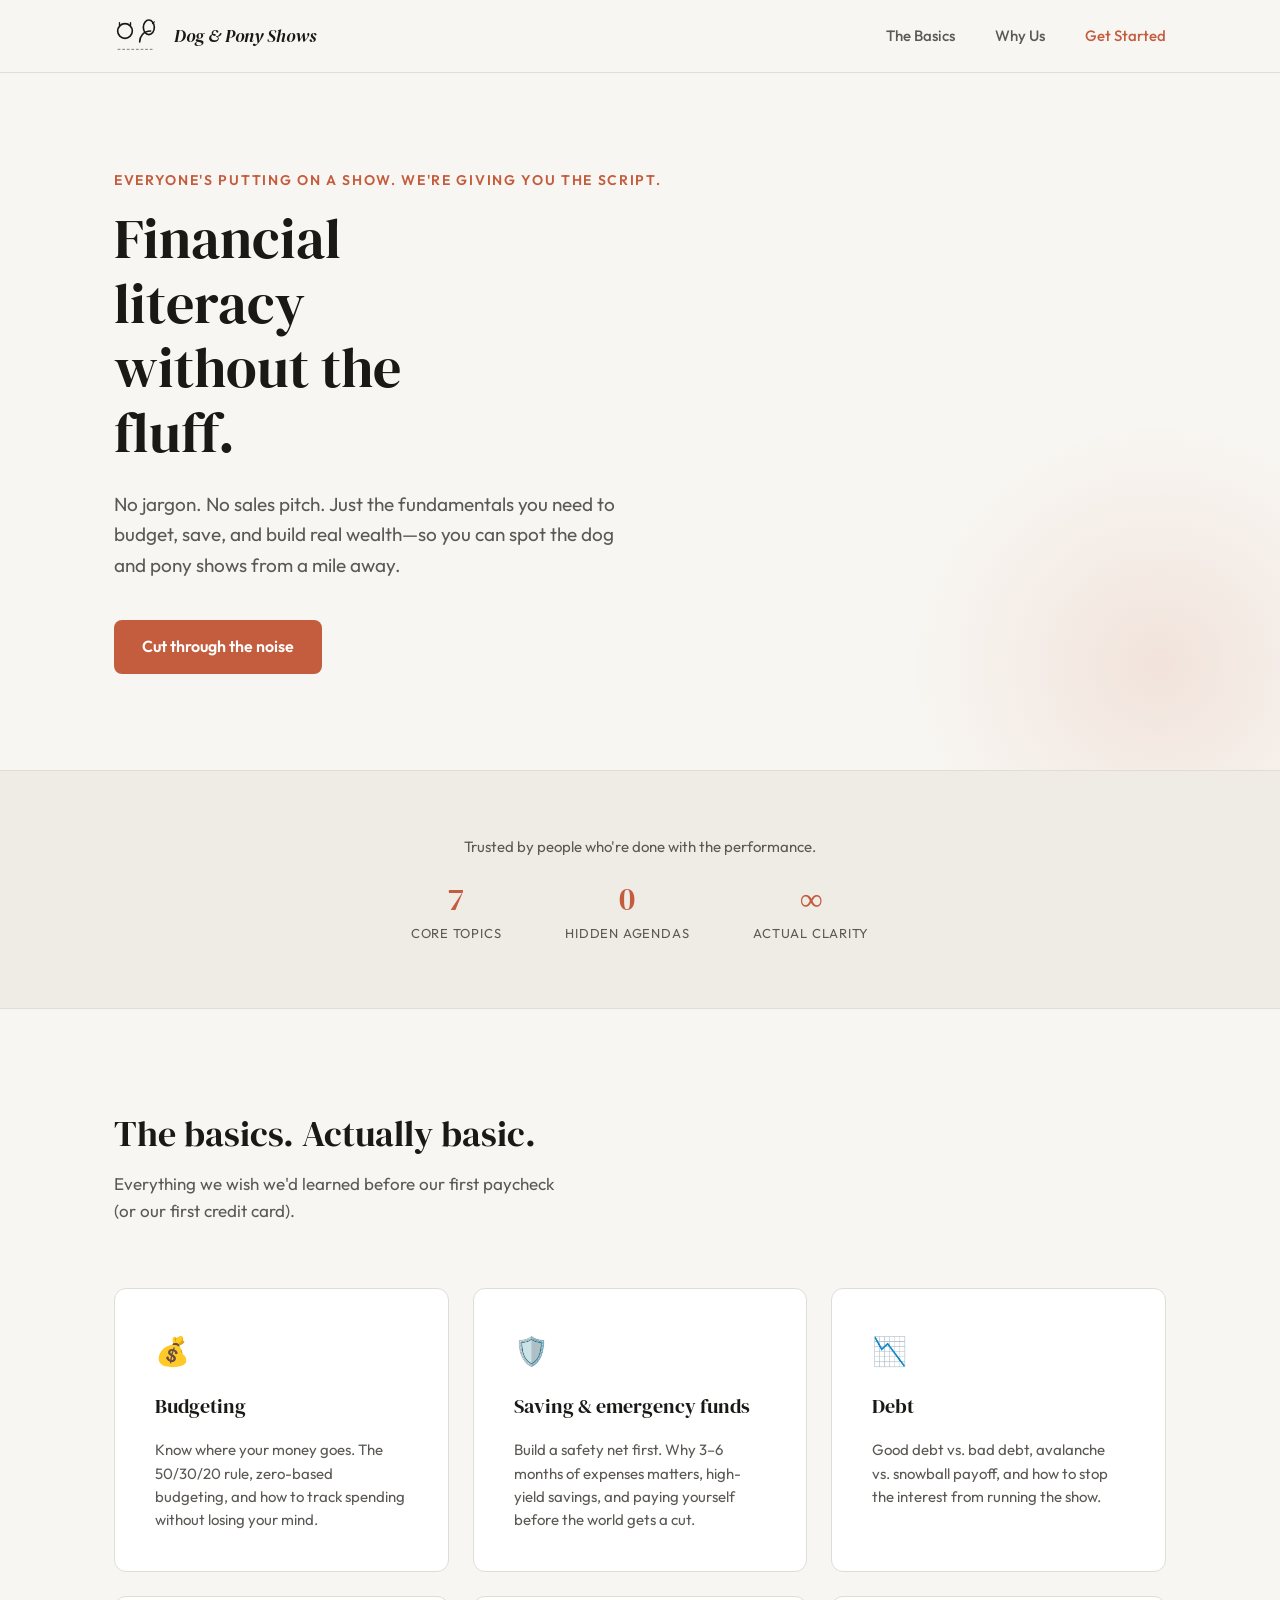
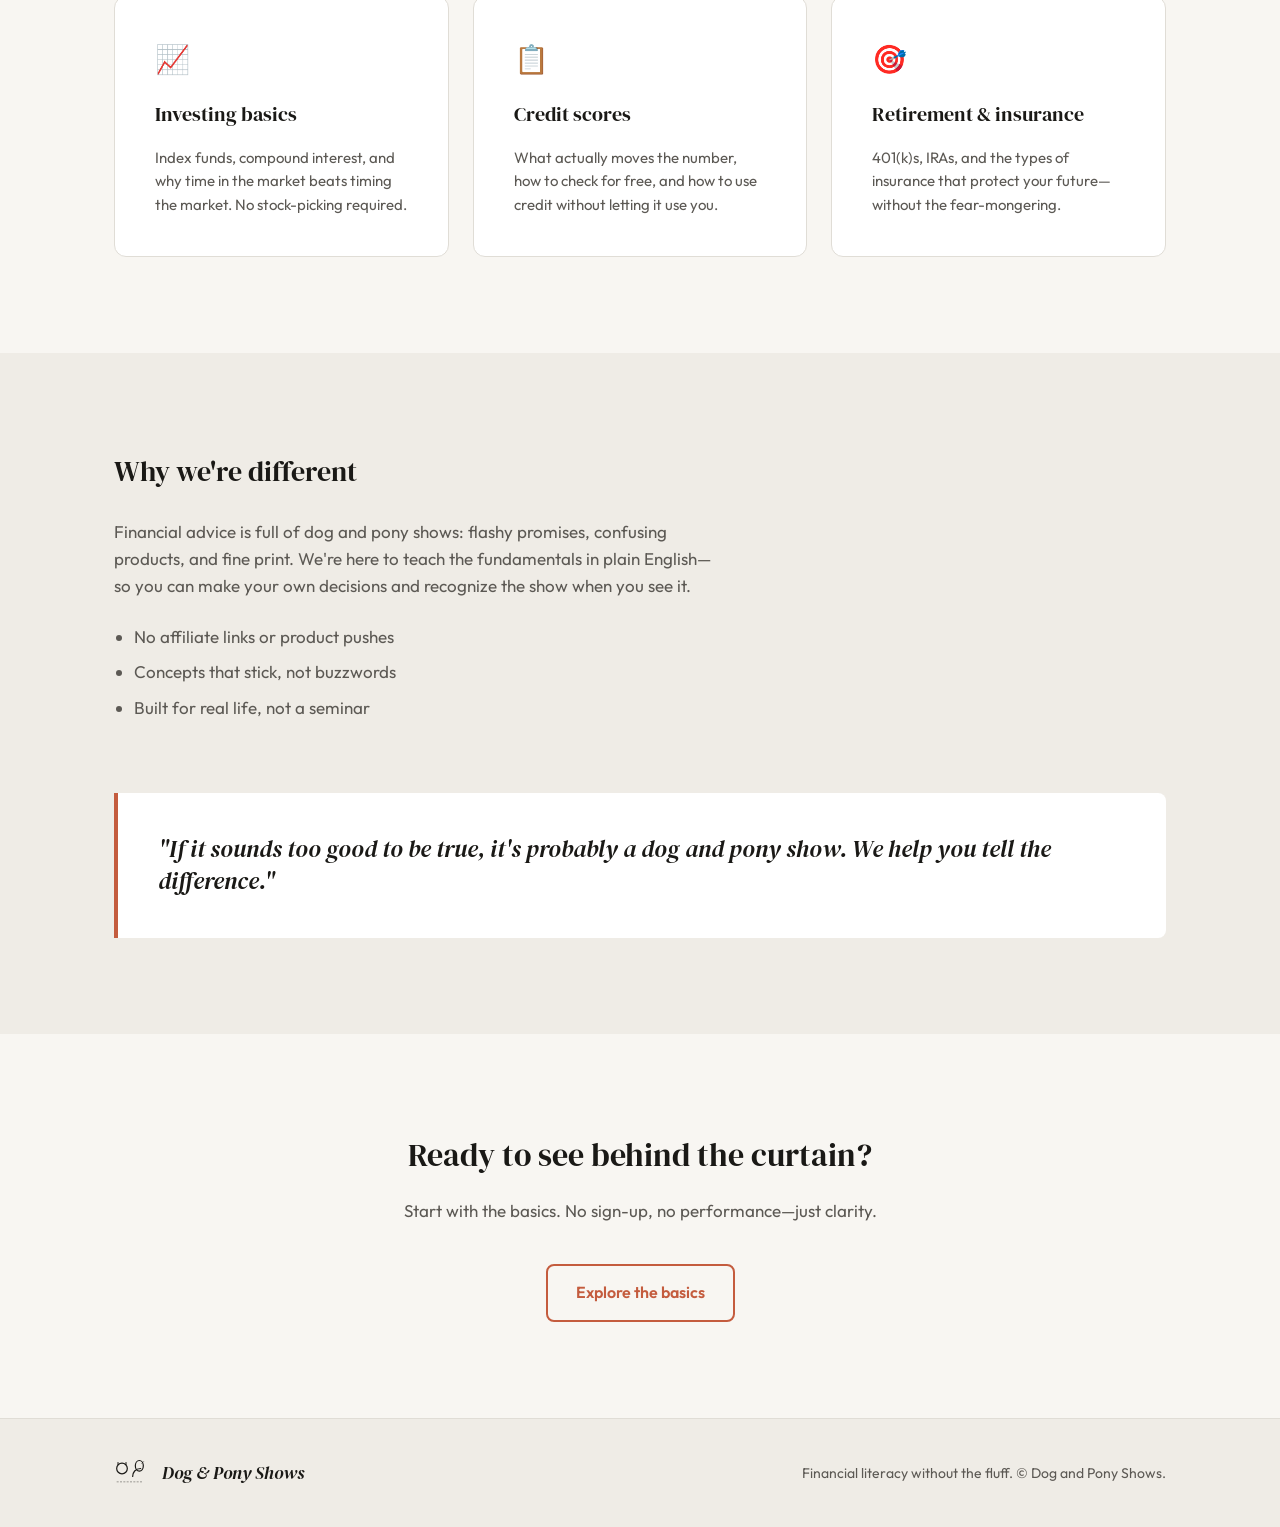
==== index.html @ fe3b2371 "Add initial HTML structure, favicon, and CSS styles for Dog & Pony Shows website" ====
<!DOCTYPE html>
<html lang="en">
<head>
  <meta charset="UTF-8">
  <meta name="viewport" content="width=device-width, initial-scale=1.0">
  <title>Dog & Pony Shows | Financial Literacy Without the Fluff</title>
  <meta name="description" content="Cut through the show. Master the basics of budgeting, saving, debt, and investing with straightforward financial literacy.">
  <link rel="icon" type="image/svg+xml" href="favicon.svg">
  <link rel="preconnect" href="https://fonts.googleapis.com">
  <link rel="preconnect" href="https://fonts.gstatic.com" crossorigin>
  <link href="https://fonts.googleapis.com/css2?family=DM+Serif+Display:ital@0;1&family=Outfit:wght@300;400;500;600;700&display=swap" rel="stylesheet">
  <link rel="stylesheet" href="styles.css">
</head>
<body>
  <header class="site-header">
    <div class="container header-inner">
      <a href="/" class="logo" aria-label="Dog and Pony Shows Home">
        <svg class="logo-mark" viewBox="0 0 48 40" fill="none" xmlns="http://www.w3.org/2000/svg" aria-hidden="true">
          <!-- Dog: rounded head, ears -->
          <circle cx="12" cy="14" r="8" stroke="currentColor" stroke-width="1.8"/>
          <path d="M6 8v-3M18 8v-3" stroke="currentColor" stroke-width="1.5" stroke-linecap="round"/>
          <!-- Pony: longer face, arched neck -->
          <path d="M28 26c0-6 4-12 12-12" stroke="currentColor" stroke-width="1.8" stroke-linecap="round"/>
          <ellipse cx="38" cy="10" rx="6" ry="8" stroke="currentColor" stroke-width="1.8"/>
          <path d="M42 6l2-2" stroke="currentColor" stroke-width="1.2" stroke-linecap="round"/>
          <!-- Stage line -->
          <path d="M4 34h40" stroke="currentColor" stroke-width="1" stroke-dasharray="3 2" opacity="0.6"/>
        </svg>
        <span class="logo-text">Dog & Pony Shows</span>
      </a>
      <nav class="nav">
        <a href="#basics">The Basics</a>
        <a href="#about">Why Us</a>
        <a href="#start" class="nav-cta">Get Started</a>
      </nav>
    </div>
  </header>

  <main>
    <section class="hero">
      <div class="container hero-inner">
        <p class="hero-tagline">Everyone's putting on a show. We're giving you the script.</p>
        <h1 class="hero-title">Financial literacy without the fluff.</h1>
        <p class="hero-desc">No jargon. No sales pitch. Just the fundamentals you need to budget, save, and build real wealth—so you can spot the dog and pony shows from a mile away.</p>
        <a href="#basics" class="btn btn-primary">Cut through the noise</a>
      </div>
      <div class="hero-accent" aria-hidden="true"></div>
    </section>

    <section class="social-proof">
      <div class="container">
        <p class="social-proof-text">Trusted by people who're done with the performance.</p>
        <div class="stat-row">
          <div class="stat"><span class="stat-num">7</span> <span class="stat-label">Core topics</span></div>
          <div class="stat"><span class="stat-num">0</span> <span class="stat-label">Hidden agendas</span></div>
          <div class="stat"><span class="stat-num">∞</span> <span class="stat-label">Actual clarity</span></div>
        </div>
      </div>
    </section>

    <section id="basics" class="basics">
      <div class="container">
        <h2 class="section-title">The basics. Actually basic.</h2>
        <p class="section-subtitle">Everything we wish we'd learned before our first paycheck (or our first credit card).</p>

        <div class="cards">
          <article class="card">
            <div class="card-icon" aria-hidden="true">💰</div>
            <h3>Budgeting</h3>
            <p>Know where your money goes. The 50/30/20 rule, zero-based budgeting, and how to track spending without losing your mind.</p>
          </article>
          <article class="card">
            <div class="card-icon" aria-hidden="true">🛡️</div>
            <h3>Saving & emergency funds</h3>
            <p>Build a safety net first. Why 3–6 months of expenses matters, high-yield savings, and paying yourself before the world gets a cut.</p>
          </article>
          <article class="card">
            <div class="card-icon" aria-hidden="true">📉</div>
            <h3>Debt</h3>
            <p>Good debt vs. bad debt, avalanche vs. snowball payoff, and how to stop the interest from running the show.</p>
          </article>
          <article class="card">
            <div class="card-icon" aria-hidden="true">📈</div>
            <h3>Investing basics</h3>
            <p>Index funds, compound interest, and why time in the market beats timing the market. No stock-picking required.</p>
          </article>
          <article class="card">
            <div class="card-icon" aria-hidden="true">📋</div>
            <h3>Credit scores</h3>
            <p>What actually moves the number, how to check for free, and how to use credit without letting it use you.</p>
          </article>
          <article class="card">
            <div class="card-icon" aria-hidden="true">🎯</div>
            <h3>Retirement & insurance</h3>
            <p>401(k)s, IRAs, and the types of insurance that protect your future—without the fear-mongering.</p>
          </article>
        </div>
      </div>
    </section>

    <section id="about" class="about">
      <div class="container about-inner">
        <div class="about-content">
          <h2>Why we're different</h2>
          <p>Financial advice is full of dog and pony shows: flashy promises, confusing products, and fine print. We're here to teach the fundamentals in plain English—so you can make your own decisions and recognize the show when you see it.</p>
          <ul class="about-list">
            <li>No affiliate links or product pushes</li>
            <li>Concepts that stick, not buzzwords</li>
            <li>Built for real life, not a seminar</li>
          </ul>
        </div>
        <blockquote class="pullquote">
          "If it sounds too good to be true, it's probably a dog and pony show. We help you tell the difference."
        </blockquote>
      </div>
    </section>

    <section id="start" class="cta">
      <div class="container cta-inner">
        <h2>Ready to see behind the curtain?</h2>
        <p>Start with the basics. No sign-up, no performance—just clarity.</p>
        <a href="#basics" class="btn btn-secondary">Explore the basics</a>
      </div>
    </section>
  </main>

  <footer class="site-footer">
    <div class="container footer-inner">
      <a href="/" class="logo logo-footer">
        <svg class="logo-mark" viewBox="0 0 48 40" fill="none" xmlns="http://www.w3.org/2000/svg" aria-hidden="true">
          <circle cx="12" cy="14" r="8" stroke="currentColor" stroke-width="1.8"/>
          <path d="M6 8v-3M18 8v-3" stroke="currentColor" stroke-width="1.5" stroke-linecap="round"/>
          <path d="M28 26c0-6 4-12 12-12" stroke="currentColor" stroke-width="1.8" stroke-linecap="round"/>
          <ellipse cx="38" cy="10" rx="6" ry="8" stroke="currentColor" stroke-width="1.8"/>
          <path d="M42 6l2-2" stroke="currentColor" stroke-width="1.2" stroke-linecap="round"/>
          <path d="M4 34h40" stroke="currentColor" stroke-width="1" stroke-dasharray="3 2" opacity="0.6"/>
        </svg>
        <span class="logo-text">Dog & Pony Shows</span>
      </a>
      <p class="footer-tagline">Financial literacy without the fluff. &copy; Dog and Pony Shows.</p>
    </div>
  </footer>
</body>
</html>
---- styles.css ----
/* ============================================
   Dog & Pony Shows — Financial Literacy
   Professional, distinctive, no fluff
   ============================================ */

:root {
  --color-bg: #f8f6f2;
  --color-bg-alt: #efece6;
  --color-text: #1a1916;
  --color-text-muted: #5c5954;
  --color-accent: #c45c3e;
  --color-accent-hover: #a84a2f;
  --color-accent-soft: rgba(196, 92, 62, 0.12);
  --color-border: #e0ddd6;
  --font-display: 'DM Serif Display', Georgia, serif;
  --font-body: 'Outfit', -apple-system, BlinkMacSystemFont, sans-serif;
  --space-xs: 0.5rem;
  --space-sm: 1rem;
  --space-md: 1.5rem;
  --space-lg: 2.5rem;
  --space-xl: 4rem;
  --space-2xl: 6rem;
  --radius: 8px;
  --radius-lg: 12px;
  --shadow: 0 4px 20px rgba(26, 25, 22, 0.06);
  --shadow-hover: 0 8px 32px rgba(26, 25, 22, 0.1);
}

*,
*::before,
*::after {
  box-sizing: border-box;
}

html {
  scroll-behavior: smooth;
}

body {
  margin: 0;
  font-family: var(--font-body);
  font-size: 1.0625rem;
  line-height: 1.6;
  color: var(--color-text);
  background-color: var(--color-bg);
}

.container {
  width: 100%;
  max-width: 1100px;
  margin: 0 auto;
  padding: 0 var(--space-md);
}

/* ----- Header ----- */
.site-header {
  position: sticky;
  top: 0;
  z-index: 100;
  background: rgba(248, 246, 242, 0.92);
  backdrop-filter: blur(10px);
  border-bottom: 1px solid var(--color-border);
}

.header-inner {
  display: flex;
  align-items: center;
  justify-content: space-between;
  height: 72px;
}

.logo {
  display: inline-flex;
  align-items: center;
  gap: var(--space-sm);
  text-decoration: none;
  color: var(--color-text);
  font-weight: 600;
  font-size: 1.125rem;
  transition: color 0.2s;
}

.logo:hover {
  color: var(--color-accent);
}

.logo-mark {
  width: 44px;
  height: 37px;
  flex-shrink: 0;
}

.logo-text {
  font-family: var(--font-display);
  font-weight: 400;
  font-style: italic;
}

.nav {
  display: flex;
  align-items: center;
  gap: var(--space-lg);
}

.nav a {
  color: var(--color-text-muted);
  text-decoration: none;
  font-weight: 500;
  font-size: 0.9375rem;
  transition: color 0.2s;
}

.nav a:hover {
  color: var(--color-text);
}

.nav-cta {
  color: var(--color-accent) !important;
}

.nav-cta:hover {
  color: var(--color-accent-hover) !important;
}

/* ----- Hero ----- */
.hero {
  position: relative;
  padding: var(--space-2xl) 0;
  overflow: hidden;
}

.hero-inner {
  position: relative;
  z-index: 1;
}

.hero-tagline {
  font-size: 0.875rem;
  font-weight: 600;
  text-transform: uppercase;
  letter-spacing: 0.12em;
  color: var(--color-accent);
  margin: 0 0 var(--space-sm);
}

.hero-title {
  font-family: var(--font-display);
  font-size: clamp(2.25rem, 5vw, 3.5rem);
  font-weight: 400;
  line-height: 1.15;
  margin: 0 0 var(--space-md);
  max-width: 14ch;
}

.hero-desc {
  font-size: 1.1875rem;
  color: var(--color-text-muted);
  max-width: 42ch;
  margin: 0 0 var(--space-lg);
}

.btn {
  display: inline-block;
  padding: 0.875rem 1.75rem;
  font-family: var(--font-body);
  font-size: 1rem;
  font-weight: 600;
  text-decoration: none;
  border-radius: var(--radius);
  transition: background 0.2s, color 0.2s, transform 0.15s;
}

.btn-primary {
  background: var(--color-accent);
  color: #fff;
  border: none;
}

.btn-primary:hover {
  background: var(--color-accent-hover);
  transform: translateY(-1px);
}

.btn-secondary {
  background: transparent;
  color: var(--color-accent);
  border: 2px solid var(--color-accent);
}

.btn-secondary:hover {
  background: var(--color-accent-soft);
  transform: translateY(-1px);
}

.hero-accent {
  position: absolute;
  bottom: -20%;
  right: -10%;
  width: 55%;
  max-width: 500px;
  height: 70%;
  background: radial-gradient(ellipse at center, var(--color-accent-soft) 0%, transparent 70%);
  pointer-events: none;
}

/* ----- Social proof ----- */
.social-proof {
  padding: var(--space-xl) 0;
  background: var(--color-bg-alt);
  border-top: 1px solid var(--color-border);
  border-bottom: 1px solid var(--color-border);
}

.social-proof-text {
  text-align: center;
  font-size: 0.9375rem;
  color: var(--color-text-muted);
  margin: 0 0 var(--space-md);
}

.stat-row {
  display: flex;
  justify-content: center;
  gap: var(--space-xl);
  flex-wrap: wrap;
}

.stat {
  display: flex;
  flex-direction: column;
  align-items: center;
  gap: var(--space-xs);
}

.stat-num {
  font-family: var(--font-display);
  font-size: 2rem;
  font-weight: 400;
  color: var(--color-accent);
  line-height: 1;
}

.stat-label {
  font-size: 0.8125rem;
  color: var(--color-text-muted);
  text-transform: uppercase;
  letter-spacing: 0.06em;
}

/* ----- Basics (cards) ----- */
.basics {
  padding: var(--space-2xl) 0;
}

.section-title {
  font-family: var(--font-display);
  font-size: clamp(1.75rem, 3vw, 2.25rem);
  font-weight: 400;
  margin: 0 0 var(--space-xs);
}

.section-subtitle {
  color: var(--color-text-muted);
  margin: 0 0 var(--space-xl);
  max-width: 40ch;
}

.cards {
  display: grid;
  grid-template-columns: repeat(auto-fill, minmax(320px, 1fr));
  gap: var(--space-md);
}

.card {
  background: #fff;
  border: 1px solid var(--color-border);
  border-radius: var(--radius-lg);
  padding: var(--space-lg);
  transition: box-shadow 0.2s, border-color 0.2s;
}

.card:hover {
  box-shadow: var(--shadow-hover);
  border-color: var(--color-accent);
}

.card-icon {
  font-size: 1.75rem;
  margin-bottom: var(--space-sm);
}

.card h3 {
  font-family: var(--font-display);
  font-size: 1.25rem;
  font-weight: 400;
  margin: 0 0 var(--space-sm);
}

.card p {
  margin: 0;
  font-size: 0.9375rem;
  color: var(--color-text-muted);
  line-height: 1.55;
}

/* ----- About ----- */
.about {
  padding: var(--space-2xl) 0;
  background: var(--color-bg-alt);
}

.about-inner {
  display: grid;
  gap: var(--space-xl);
}

.about-content h2 {
  font-family: var(--font-display);
  font-size: 1.75rem;
  font-weight: 400;
  margin: 0 0 var(--space-md);
}

.about-content p {
  margin: 0 0 var(--space-md);
  color: var(--color-text-muted);
  max-width: 55ch;
}

.about-list {
  margin: 0;
  padding-left: 1.25rem;
  color: var(--color-text-muted);
}

.about-list li {
  margin-bottom: var(--space-xs);
}

.pullquote {
  font-family: var(--font-display);
  font-size: 1.5rem;
  font-style: italic;
  line-height: 1.35;
  margin: 0;
  padding: var(--space-lg);
  border-left: 4px solid var(--color-accent);
  background: #fff;
  border-radius: 0 var(--radius) var(--radius) 0;
  color: var(--color-text);
}

/* ----- CTA ----- */
.cta {
  padding: var(--space-2xl) 0;
  text-align: center;
}

.cta h2 {
  font-family: var(--font-display);
  font-size: clamp(1.5rem, 3vw, 2rem);
  font-weight: 400;
  margin: 0 0 var(--space-sm);
}

.cta p {
  color: var(--color-text-muted);
  margin: 0 0 var(--space-lg);
}

/* ----- Footer ----- */
.site-footer {
  padding: var(--space-lg) 0;
  border-top: 1px solid var(--color-border);
  background: var(--color-bg-alt);
}

.footer-inner {
  display: flex;
  flex-wrap: wrap;
  align-items: center;
  justify-content: space-between;
  gap: var(--space-md);
}

.logo-footer .logo-mark {
  width: 32px;
  height: 27px;
}

.footer-tagline {
  font-size: 0.875rem;
  color: var(--color-text-muted);
  margin: 0;
}

/* ----- Responsive ----- */
@media (max-width: 768px) {
  .nav {
    gap: var(--space-md);
  }

  .nav a:not(.nav-cta) {
    display: none;
  }

  .hero {
    padding: var(--space-xl) 0;
  }

  .stat-row {
    gap: var(--space-lg);
  }

  .about-inner {
    grid-template-columns: 1fr;
  }

  .pullquote {
    font-size: 1.25rem;
  }

  .footer-inner {
    flex-direction: column;
    text-align: center;
  }
}
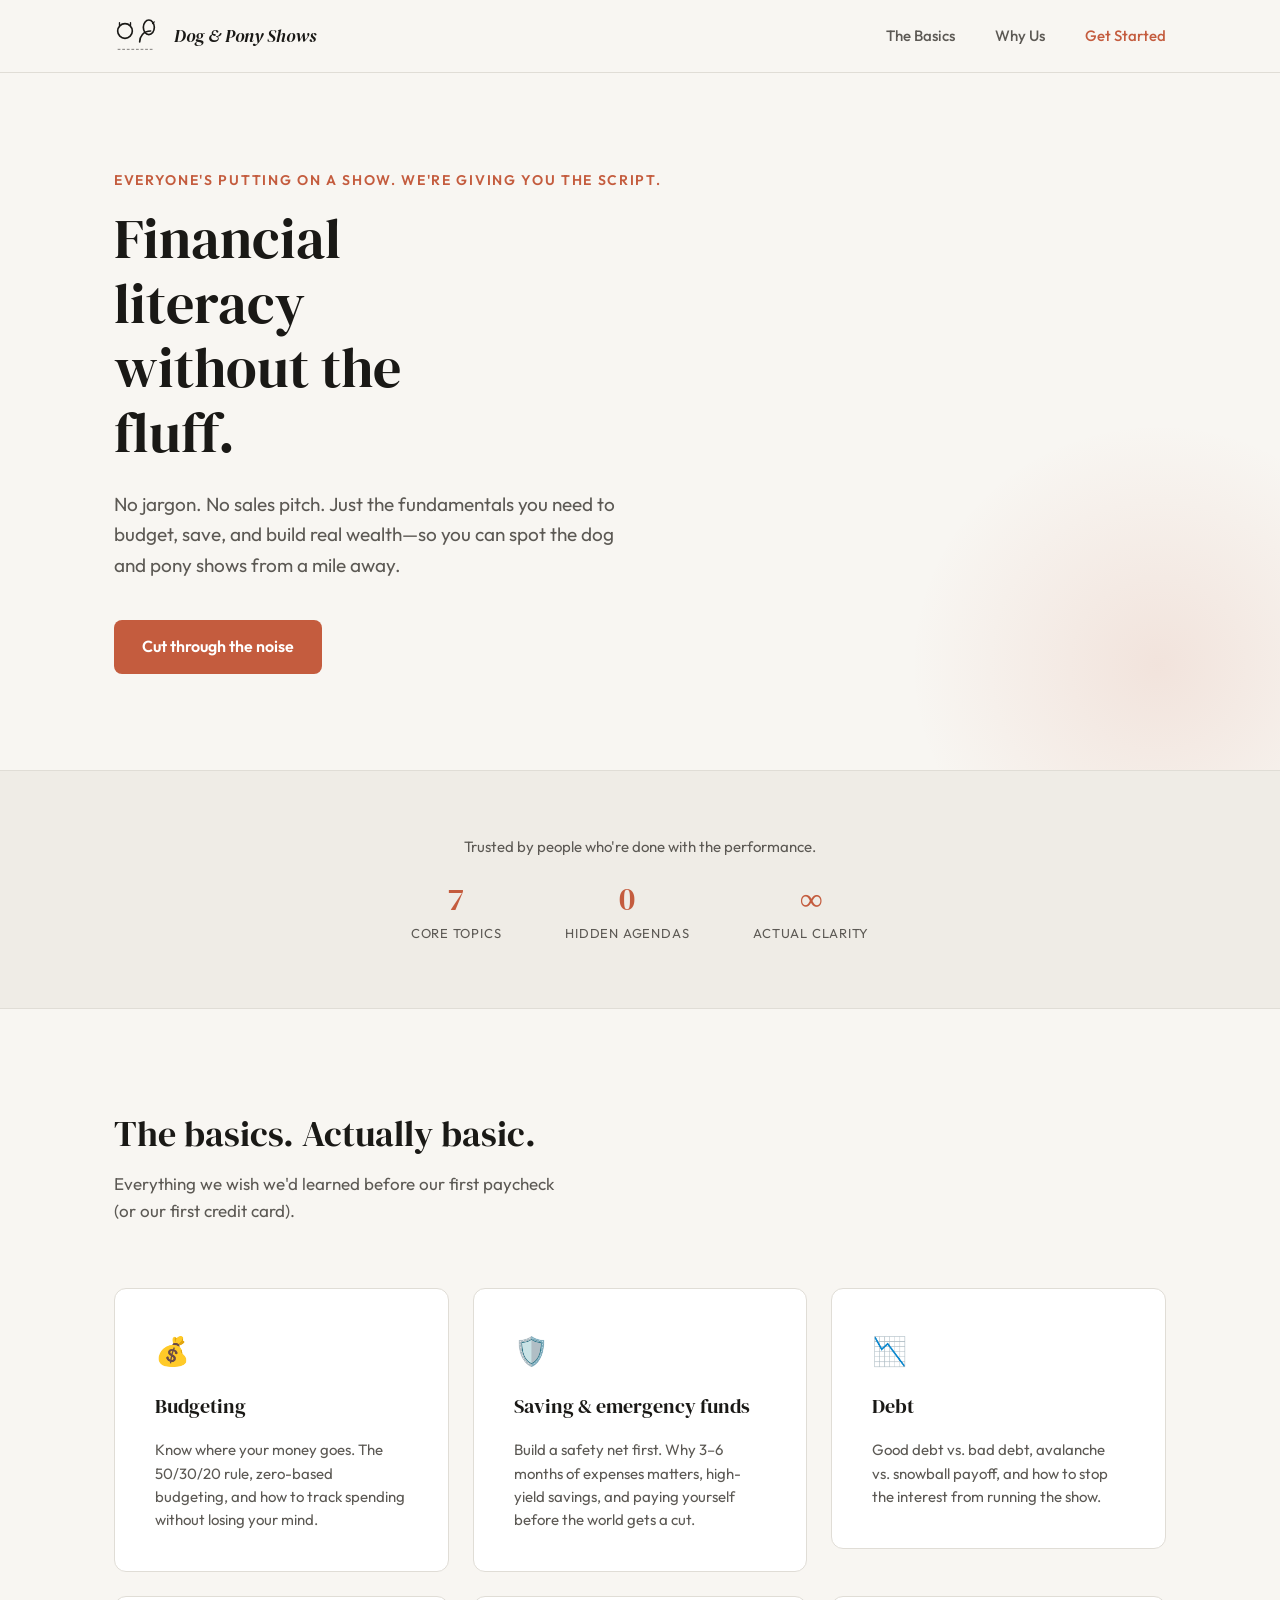
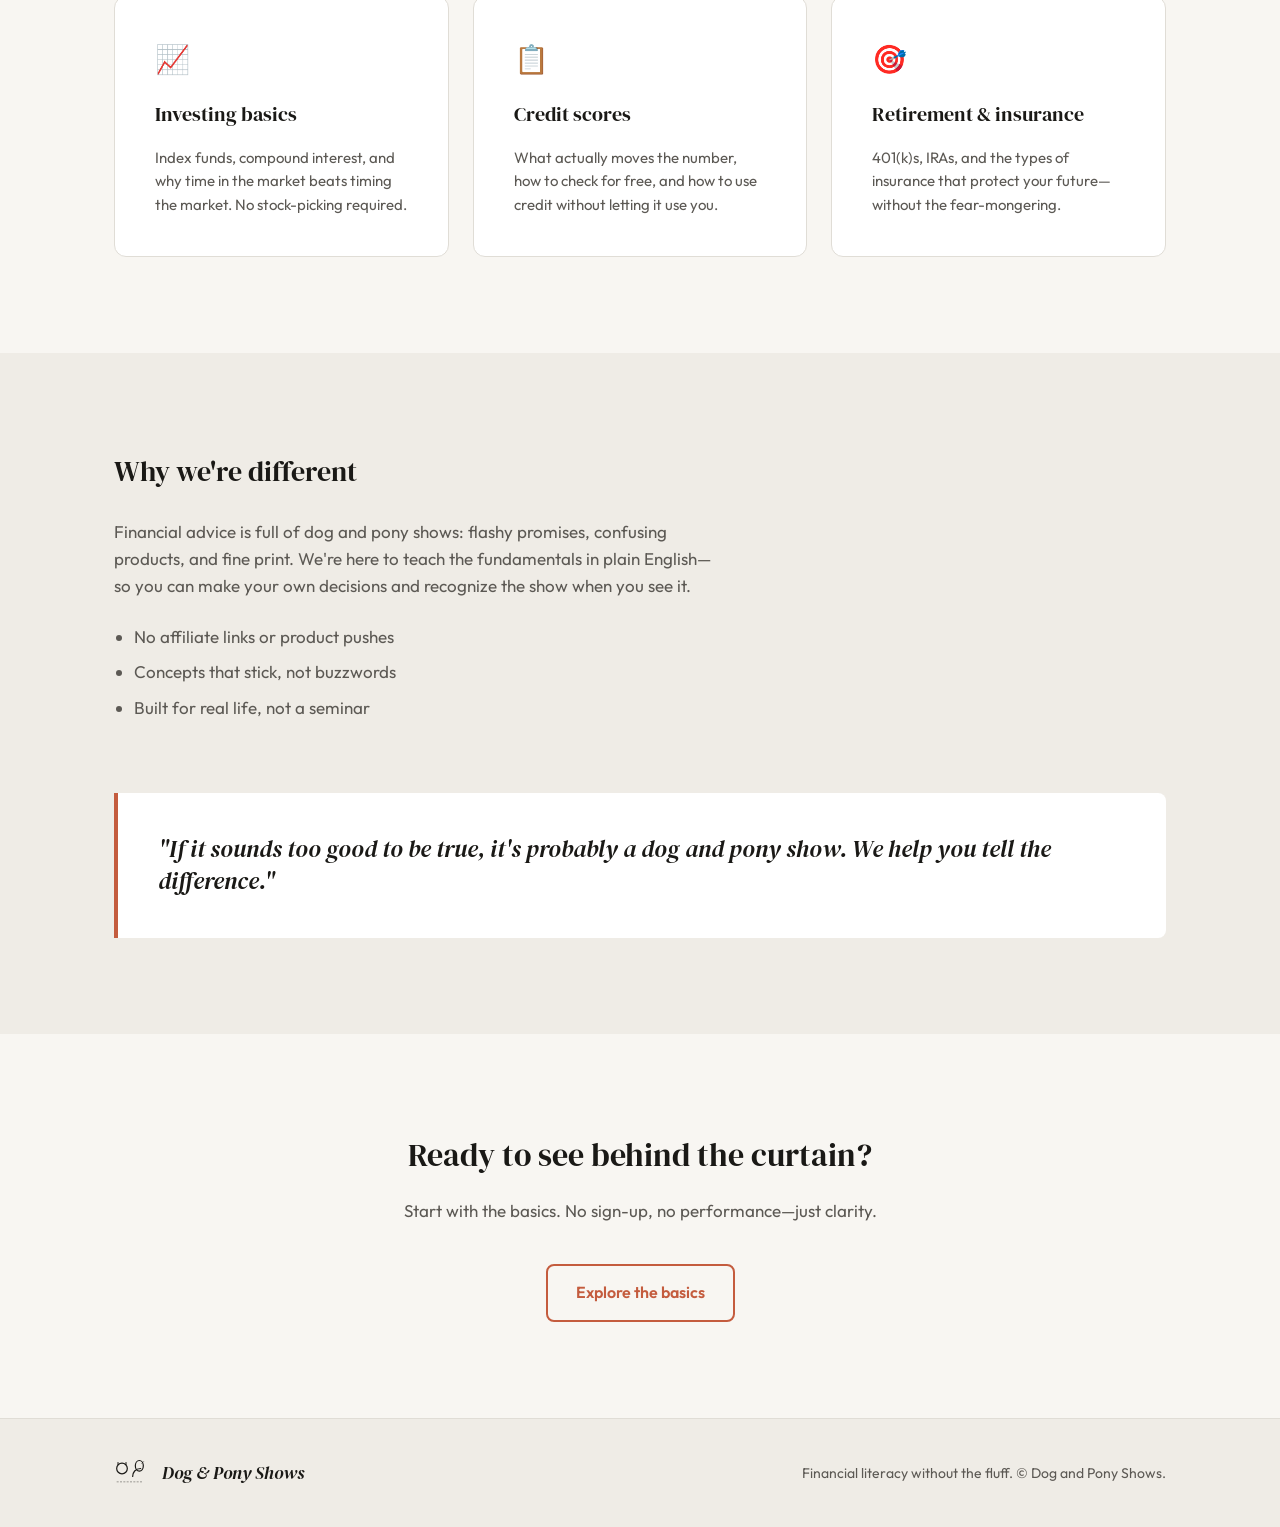
==== commit 1b129f69: "eee" ====
--- a/index.html
+++ b/index.html
@@ -14,7 +14,7 @@
 <body>
   <header class="site-header">
     <div class="container header-inner">
-      <a href="/" class="logo" aria-label="Dog and Pony Shows Home">
+      <a href="index.html" class="logo" aria-label="Dog and Pony Shows Home">
         <svg class="logo-mark" viewBox="0 0 48 40" fill="none" xmlns="http://www.w3.org/2000/svg" aria-hidden="true">
           <!-- Dog: rounded head, ears -->
           <circle cx="12" cy="14" r="8" stroke="currentColor" stroke-width="1.8"/>
@@ -29,9 +29,9 @@
         <span class="logo-text">Dog & Pony Shows</span>
       </a>
       <nav class="nav">
-        <a href="#basics">The Basics</a>
-        <a href="#about">Why Us</a>
-        <a href="#start" class="nav-cta">Get Started</a>
+        <a href="index.html#basics">The Basics</a>
+        <a href="index.html#about">Why Us</a>
+        <a href="index.html#start" class="nav-cta">Get Started</a>
       </nav>
     </div>
   </header>
@@ -64,36 +64,48 @@
         <p class="section-subtitle">Everything we wish we'd learned before our first paycheck (or our first credit card).</p>
 
         <div class="cards">
-          <article class="card">
-            <div class="card-icon" aria-hidden="true">💰</div>
-            <h3>Budgeting</h3>
-            <p>Know where your money goes. The 50/30/20 rule, zero-based budgeting, and how to track spending without losing your mind.</p>
-          </article>
-          <article class="card">
-            <div class="card-icon" aria-hidden="true">🛡️</div>
-            <h3>Saving & emergency funds</h3>
-            <p>Build a safety net first. Why 3–6 months of expenses matters, high-yield savings, and paying yourself before the world gets a cut.</p>
-          </article>
-          <article class="card">
-            <div class="card-icon" aria-hidden="true">📉</div>
-            <h3>Debt</h3>
-            <p>Good debt vs. bad debt, avalanche vs. snowball payoff, and how to stop the interest from running the show.</p>
-          </article>
-          <article class="card">
-            <div class="card-icon" aria-hidden="true">📈</div>
-            <h3>Investing basics</h3>
-            <p>Index funds, compound interest, and why time in the market beats timing the market. No stock-picking required.</p>
-          </article>
-          <article class="card">
-            <div class="card-icon" aria-hidden="true">📋</div>
-            <h3>Credit scores</h3>
-            <p>What actually moves the number, how to check for free, and how to use credit without letting it use you.</p>
-          </article>
-          <article class="card">
-            <div class="card-icon" aria-hidden="true">🎯</div>
-            <h3>Retirement & insurance</h3>
-            <p>401(k)s, IRAs, and the types of insurance that protect your future—without the fear-mongering.</p>
-          </article>
+          <a href="budgeting.html" class="card-link">
+            <article class="card">
+              <div class="card-icon" aria-hidden="true">💰</div>
+              <h3>Budgeting</h3>
+              <p>Know where your money goes. The 50/30/20 rule, zero-based budgeting, and how to track spending without losing your mind.</p>
+            </article>
+          </a>
+          <a href="saving.html" class="card-link">
+            <article class="card">
+              <div class="card-icon" aria-hidden="true">🛡️</div>
+              <h3>Saving & emergency funds</h3>
+              <p>Build a safety net first. Why 3–6 months of expenses matters, high-yield savings, and paying yourself before the world gets a cut.</p>
+            </article>
+          </a>
+          <a href="debt.html" class="card-link">
+            <article class="card">
+              <div class="card-icon" aria-hidden="true">📉</div>
+              <h3>Debt</h3>
+              <p>Good debt vs. bad debt, avalanche vs. snowball payoff, and how to stop the interest from running the show.</p>
+            </article>
+          </a>
+          <a href="investing.html" class="card-link">
+            <article class="card">
+              <div class="card-icon" aria-hidden="true">📈</div>
+              <h3>Investing basics</h3>
+              <p>Index funds, compound interest, and why time in the market beats timing the market. No stock-picking required.</p>
+            </article>
+          </a>
+          <a href="credit-cards.html" class="card-link">
+            <article class="card">
+              <div class="card-icon" aria-hidden="true">📋</div>
+              <h3>Credit scores</h3>
+              <p>What actually moves the number, how to check for free, and how to use credit without letting it use you.</p>
+            </article>
+          </a>
+          <a href="retirement-insurance.html" class="card-link">
+            <article class="card">
+              <div class="card-icon" aria-hidden="true">🎯</div>
+              <h3>Retirement & insurance</h3>
+              <p>401(k)s, IRAs, and the types of insurance that protect your future—without the fear-mongering.</p>
+            </article>
+          </a>
         </div>
       </div>
     </section>
@@ -126,7 +138,7 @@
 
   <footer class="site-footer">
     <div class="container footer-inner">
-      <a href="/" class="logo logo-footer">
+      <a href="index.html" class="logo logo-footer">
         <svg class="logo-mark" viewBox="0 0 48 40" fill="none" xmlns="http://www.w3.org/2000/svg" aria-hidden="true">
           <circle cx="12" cy="14" r="8" stroke="currentColor" stroke-width="1.8"/>
           <path d="M6 8v-3M18 8v-3" stroke="currentColor" stroke-width="1.5" stroke-linecap="round"/>
--- a/styles.css
+++ b/styles.css
@@ -279,6 +279,18 @@
   transition: box-shadow 0.2s, border-color 0.2s;
 }
 
+.card-link {
+  text-decoration: none;
+  color: inherit;
+  display: block;
+  height: 100%;
+}
+
+.card-link:hover .card {
+  box-shadow: var(--shadow-hover);
+  border-color: var(--color-accent);
+}
+
 .card:hover {
   box-shadow: var(--shadow-hover);
   border-color: var(--color-accent);
@@ -394,6 +406,120 @@
   margin: 0;
 }
 
+/* ----- Article / topic pages ----- */
+.page-hero {
+  padding: var(--space-xl) 0 var(--space-lg);
+  border-bottom: 1px solid var(--color-border);
+}
+
+.page-hero .container {
+  max-width: 720px;
+}
+
+.breadcrumb {
+  font-size: 0.875rem;
+  margin-bottom: var(--space-sm);
+}
+
+.breadcrumb a {
+  color: var(--color-text-muted);
+  text-decoration: none;
+}
+
+.breadcrumb a:hover {
+  color: var(--color-accent);
+}
+
+.breadcrumb span {
+  color: var(--color-text-muted);
+  margin: 0 0.35rem;
+}
+
+.page-title {
+  font-family: var(--font-display);
+  font-size: clamp(2rem, 4vw, 2.75rem);
+  font-weight: 400;
+  margin: 0 0 var(--space-sm);
+  line-height: 1.2;
+}
+
+.page-intro {
+  font-size: 1.125rem;
+  color: var(--color-text-muted);
+  margin: 0;
+  line-height: 1.6;
+}
+
+.article-body {
+  padding: var(--space-xl) 0;
+  max-width: 720px;
+  margin: 0 auto;
+}
+
+.article-body h2 {
+  font-family: var(--font-display);
+  font-size: 1.5rem;
+  font-weight: 400;
+  margin: var(--space-lg) 0 var(--space-sm);
+}
+
+.article-body h2:first-child {
+  margin-top: 0;
+}
+
+.article-body h3 {
+  font-size: 1.125rem;
+  font-weight: 600;
+  margin: var(--space-md) 0 var(--space-xs);
+}
+
+.article-body p {
+  margin: 0 0 var(--space-md);
+  color: var(--color-text);
+}
+
+.article-body ul,
+.article-body ol {
+  margin: 0 0 var(--space-md);
+  padding-left: 1.5rem;
+}
+
+.article-body li {
+  margin-bottom: var(--space-xs);
+}
+
+.article-body strong {
+  font-weight: 600;
+}
+
+.back-link {
+  display: inline-flex;
+  align-items: center;
+  gap: 0.35rem;
+  color: var(--color-accent);
+  font-weight: 500;
+  text-decoration: none;
+  font-size: 0.9375rem;
+  margin-bottom: var(--space-lg);
+}
+
+.back-link:hover {
+  color: var(--color-accent-hover);
+}
+
+.article-body .tip {
+  background: var(--color-accent-soft);
+  border-left: 4px solid var(--color-accent);
+  padding: var(--space-md);
+  border-radius: 0 var(--radius) var(--radius) 0;
+  margin: var(--space-md) 0;
+}
+
+.article-body .tip strong {
+  display: block;
+  margin-bottom: 0.25rem;
+}
+
 /* ----- Responsive ----- */
 @media (max-width: 768px) {
   .nav {
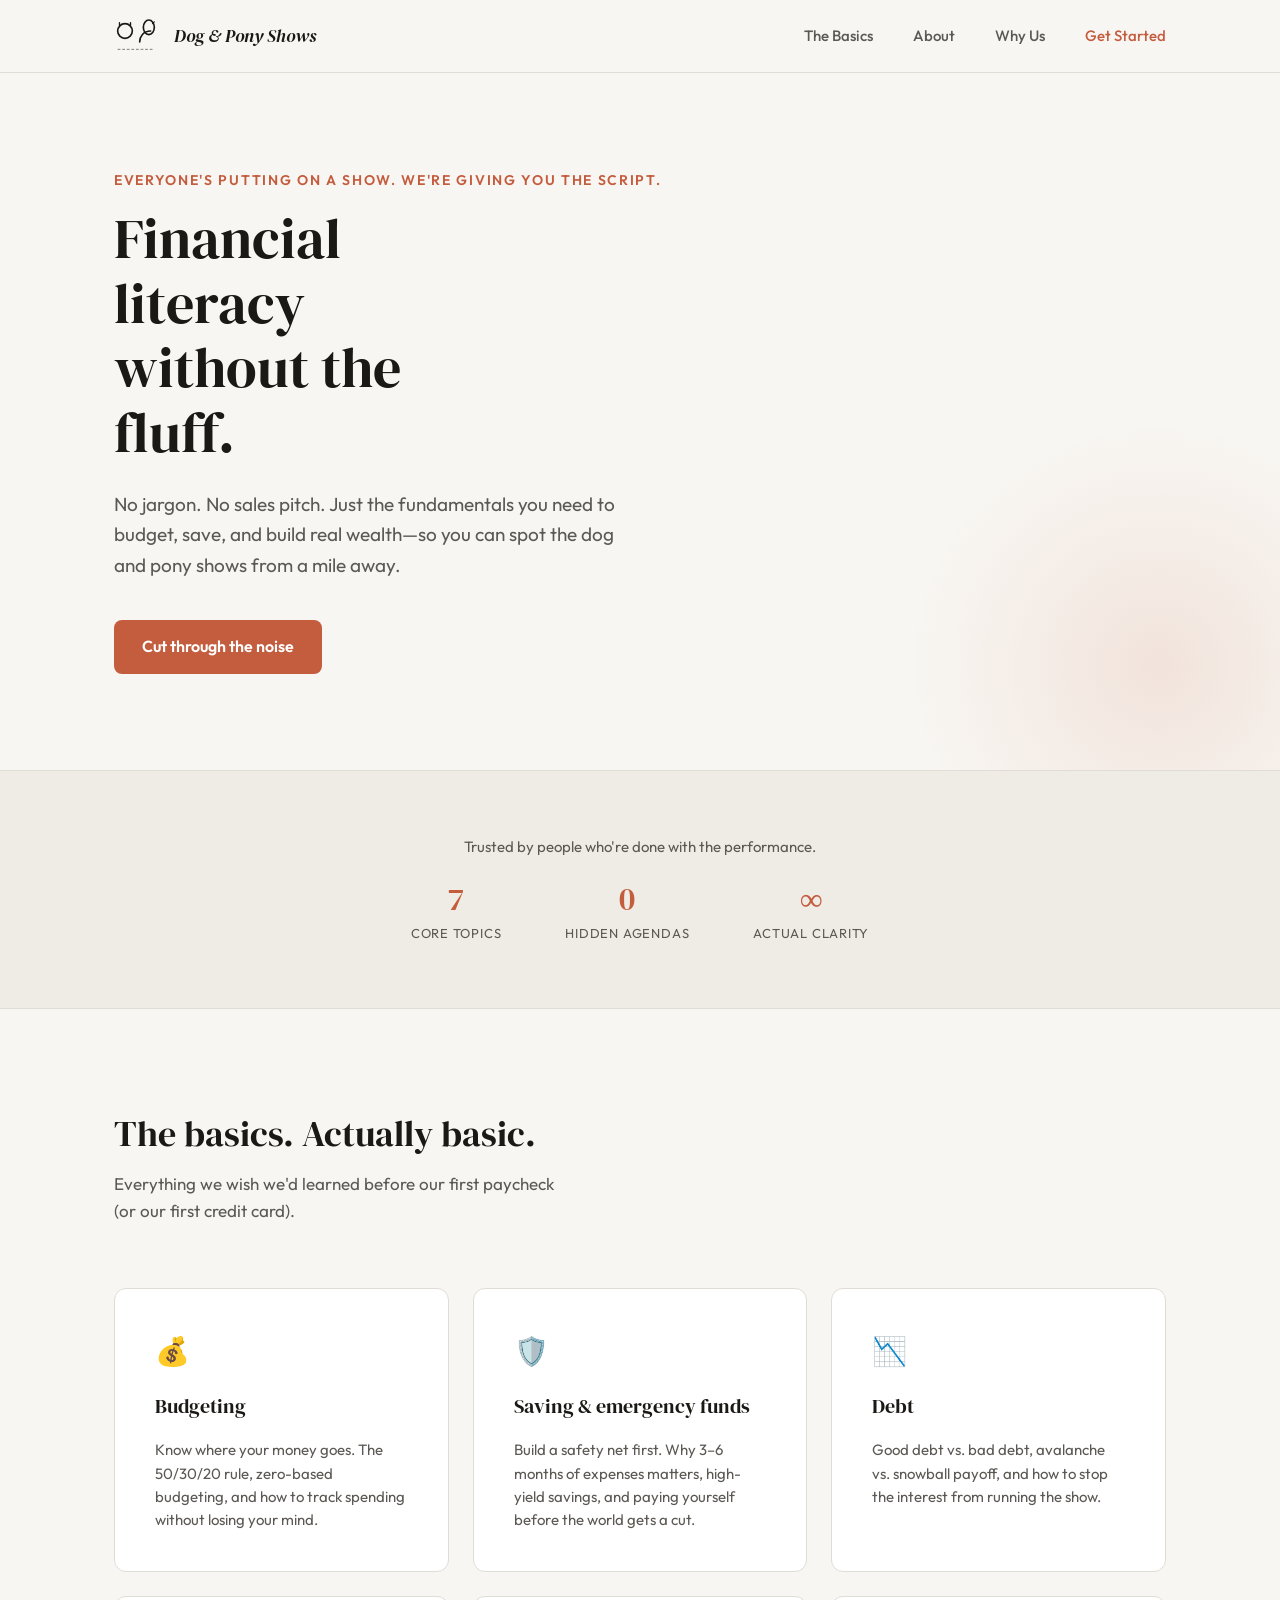
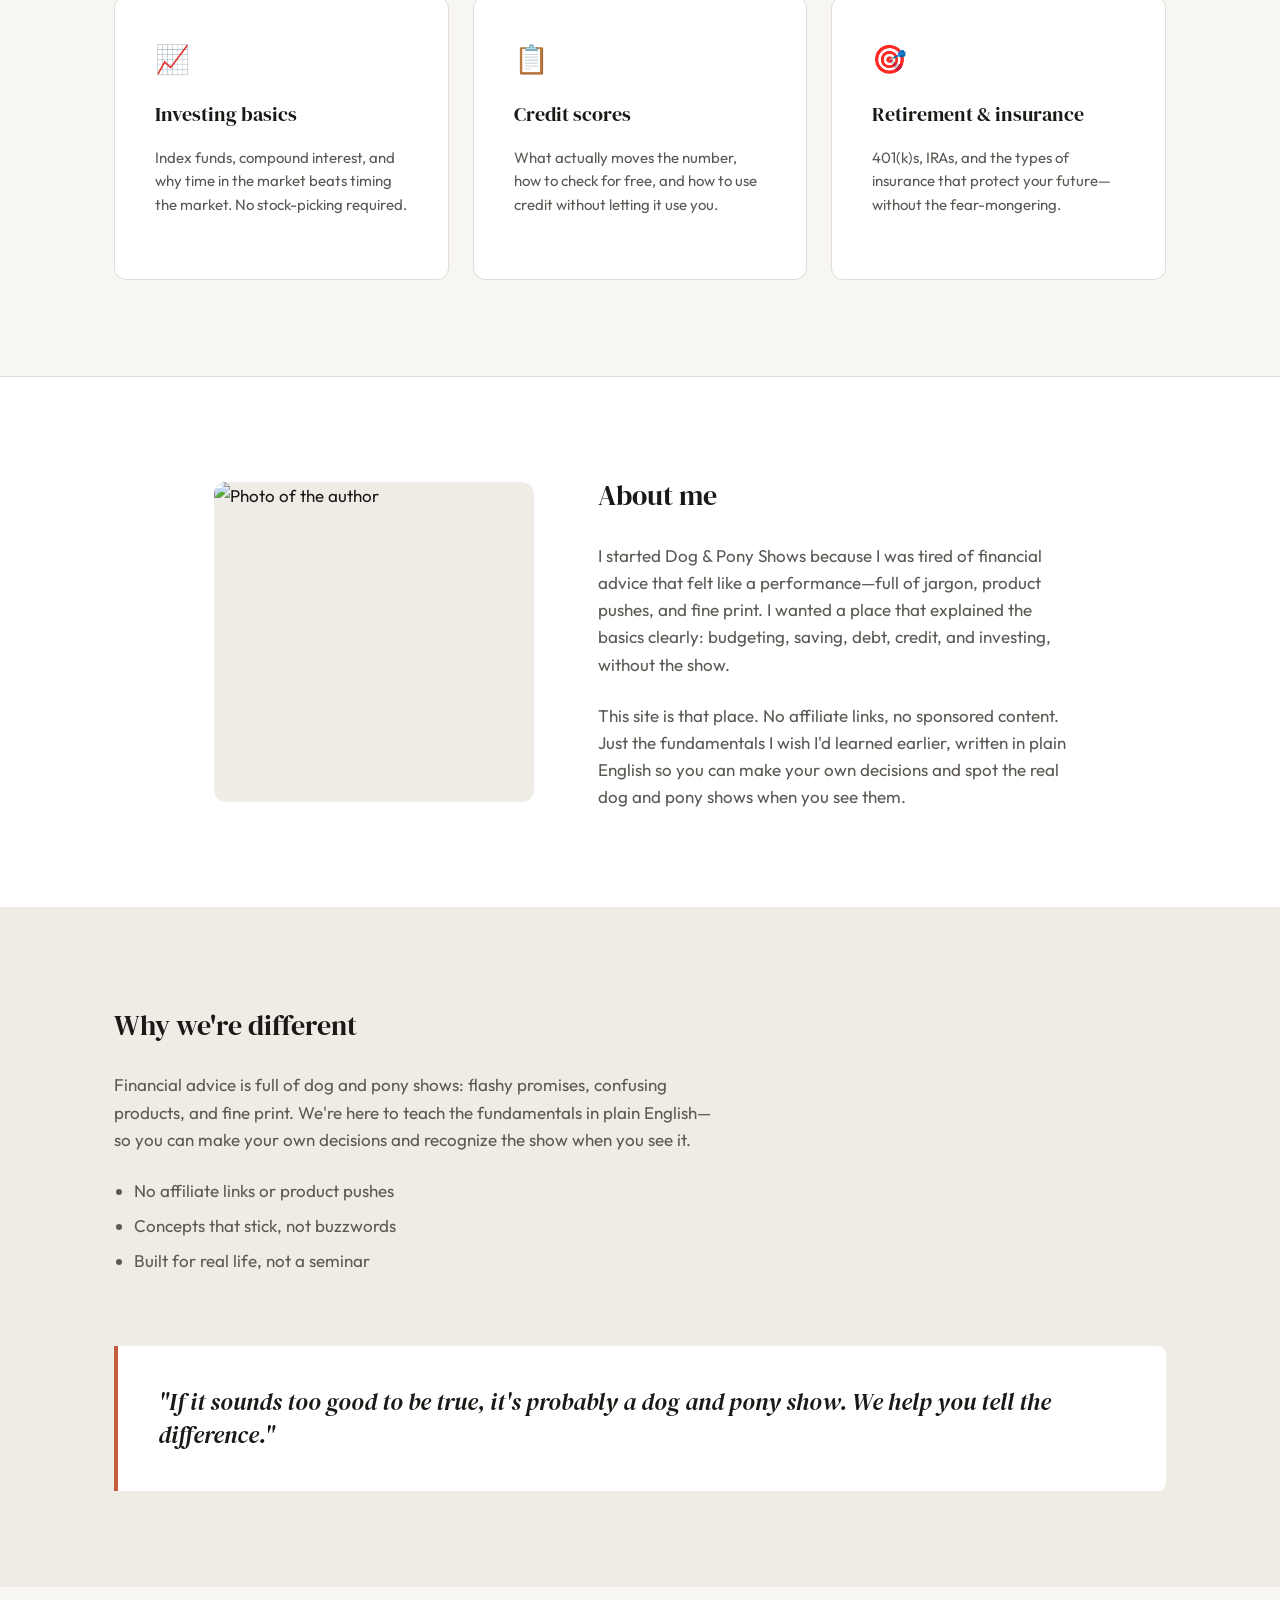
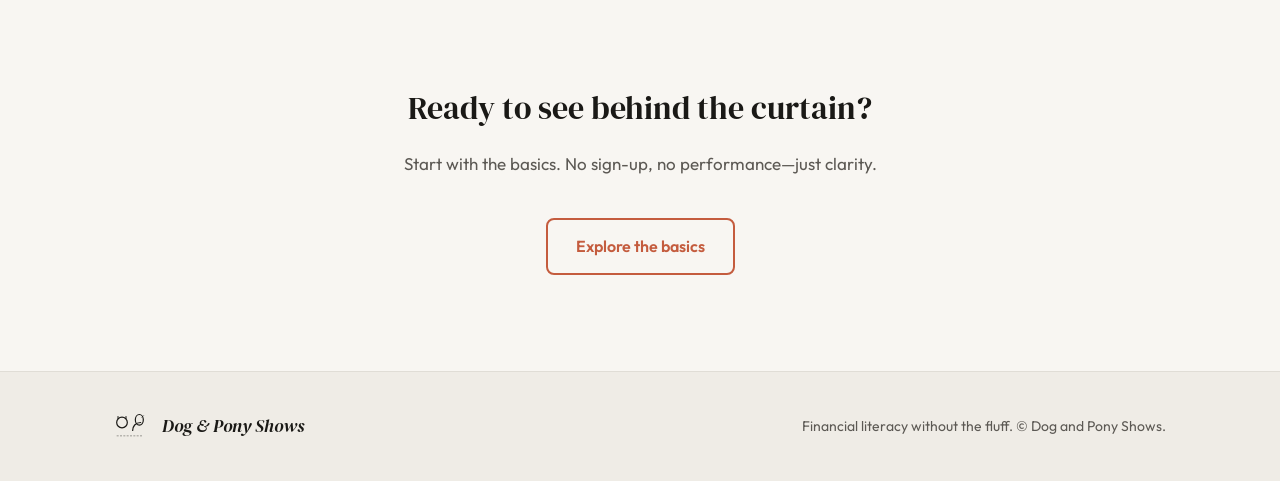
==== commit e0380b21: "s" ====
--- a/index.html
+++ b/index.html
@@ -30,6 +30,7 @@
       </a>
       <nav class="nav">
         <a href="index.html#basics">The Basics</a>
+        <a href="index.html#about-me">About</a>
         <a href="index.html#about">Why Us</a>
         <a href="index.html#start" class="nav-cta">Get Started</a>
       </nav>
@@ -110,6 +111,19 @@
       </div>
     </section>
 
+    <section id="about-me" class="about-me">
+      <div class="container about-me-inner">
+        <div class="about-me-photo">
+          <img src="https://placehold.co/320x320/efece6/5c5954?text=Your+Photo" alt="Photo of the author" width="320" height="320">
+        </div>
+        <div class="about-me-content">
+          <h2>About me</h2>
+          <p>I started Dog & Pony Shows because I was tired of financial advice that felt like a performance—full of jargon, product pushes, and fine print. I wanted a place that explained the basics clearly: budgeting, saving, debt, credit, and investing, without the show.</p>
+          <p>This site is that place. No affiliate links, no sponsored content. Just the fundamentals I wish I'd learned earlier, written in plain English so you can make your own decisions and spot the real dog and pony shows when you see them.</p>
+        </div>
+      </div>
+    </section>
+
     <section id="about" class="about">
       <div class="container about-inner">
         <div class="about-content">
--- a/styles.css
+++ b/styles.css
@@ -269,6 +269,14 @@
   display: grid;
   grid-template-columns: repeat(auto-fill, minmax(320px, 1fr));
   gap: var(--space-md);
+  grid-auto-rows: 1fr;
+}
+
+.card-link {
+  text-decoration: none;
+  color: inherit;
+  display: block;
+  min-height: 100%;
 }
 
 .card {
@@ -277,13 +285,10 @@
   border-radius: var(--radius-lg);
   padding: var(--space-lg);
   transition: box-shadow 0.2s, border-color 0.2s;
-}
-
-.card-link {
-  text-decoration: none;
-  color: inherit;
-  display: block;
   height: 100%;
+  min-height: 220px;
+  display: flex;
+  flex-direction: column;
 }
 
 .card-link:hover .card {
@@ -313,6 +318,55 @@
   font-size: 0.9375rem;
   color: var(--color-text-muted);
   line-height: 1.55;
+  flex: 1;
+}
+
+/* ----- About me ----- */
+.about-me {
+  padding: var(--space-2xl) 0;
+  background: #fff;
+  border-top: 1px solid var(--color-border);
+}
+
+.about-me-inner {
+  display: grid;
+  grid-template-columns: 320px 1fr;
+  gap: var(--space-xl);
+  align-items: center;
+  max-width: 900px;
+}
+
+.about-me-photo {
+  position: relative;
+  aspect-ratio: 1;
+  max-width: 320px;
+  border-radius: var(--radius-lg);
+  overflow: hidden;
+  background: var(--color-bg-alt);
+}
+
+.about-me-photo img {
+  width: 100%;
+  height: 100%;
+  object-fit: cover;
+  display: block;
+}
+
+.about-me-content h2 {
+  font-family: var(--font-display);
+  font-size: 1.75rem;
+  font-weight: 400;
+  margin: 0 0 var(--space-md);
+}
+
+.about-me-content p {
+  margin: 0 0 var(--space-md);
+  color: var(--color-text-muted);
+  line-height: 1.6;
+}
+
+.about-me-content p:last-child {
+  margin-bottom: 0;
 }
 
 /* ----- About ----- */
@@ -550,4 +604,13 @@
     flex-direction: column;
     text-align: center;
   }
-}
+
+  .about-me-inner {
+    grid-template-columns: 1fr;
+    text-align: center;
+  }
+
+  .about-me-photo {
+    margin: 0 auto;
+  }
+}
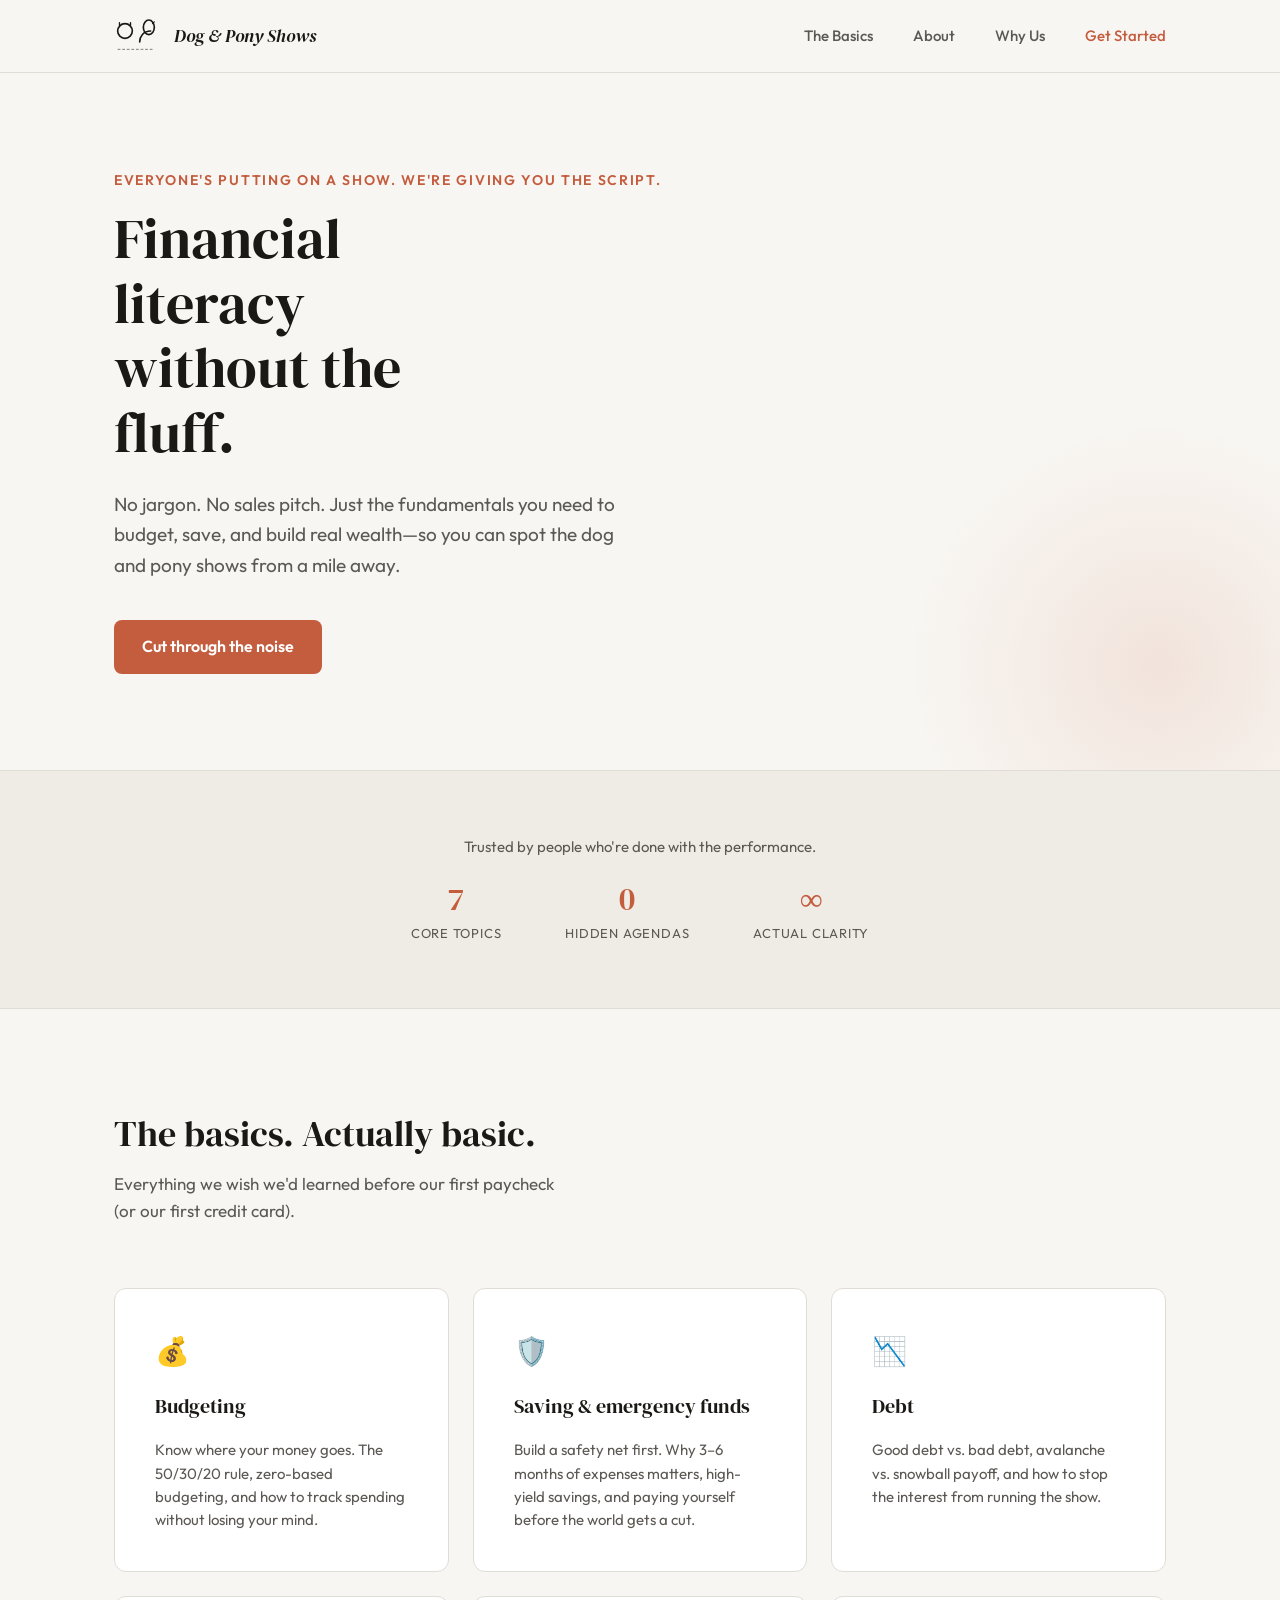
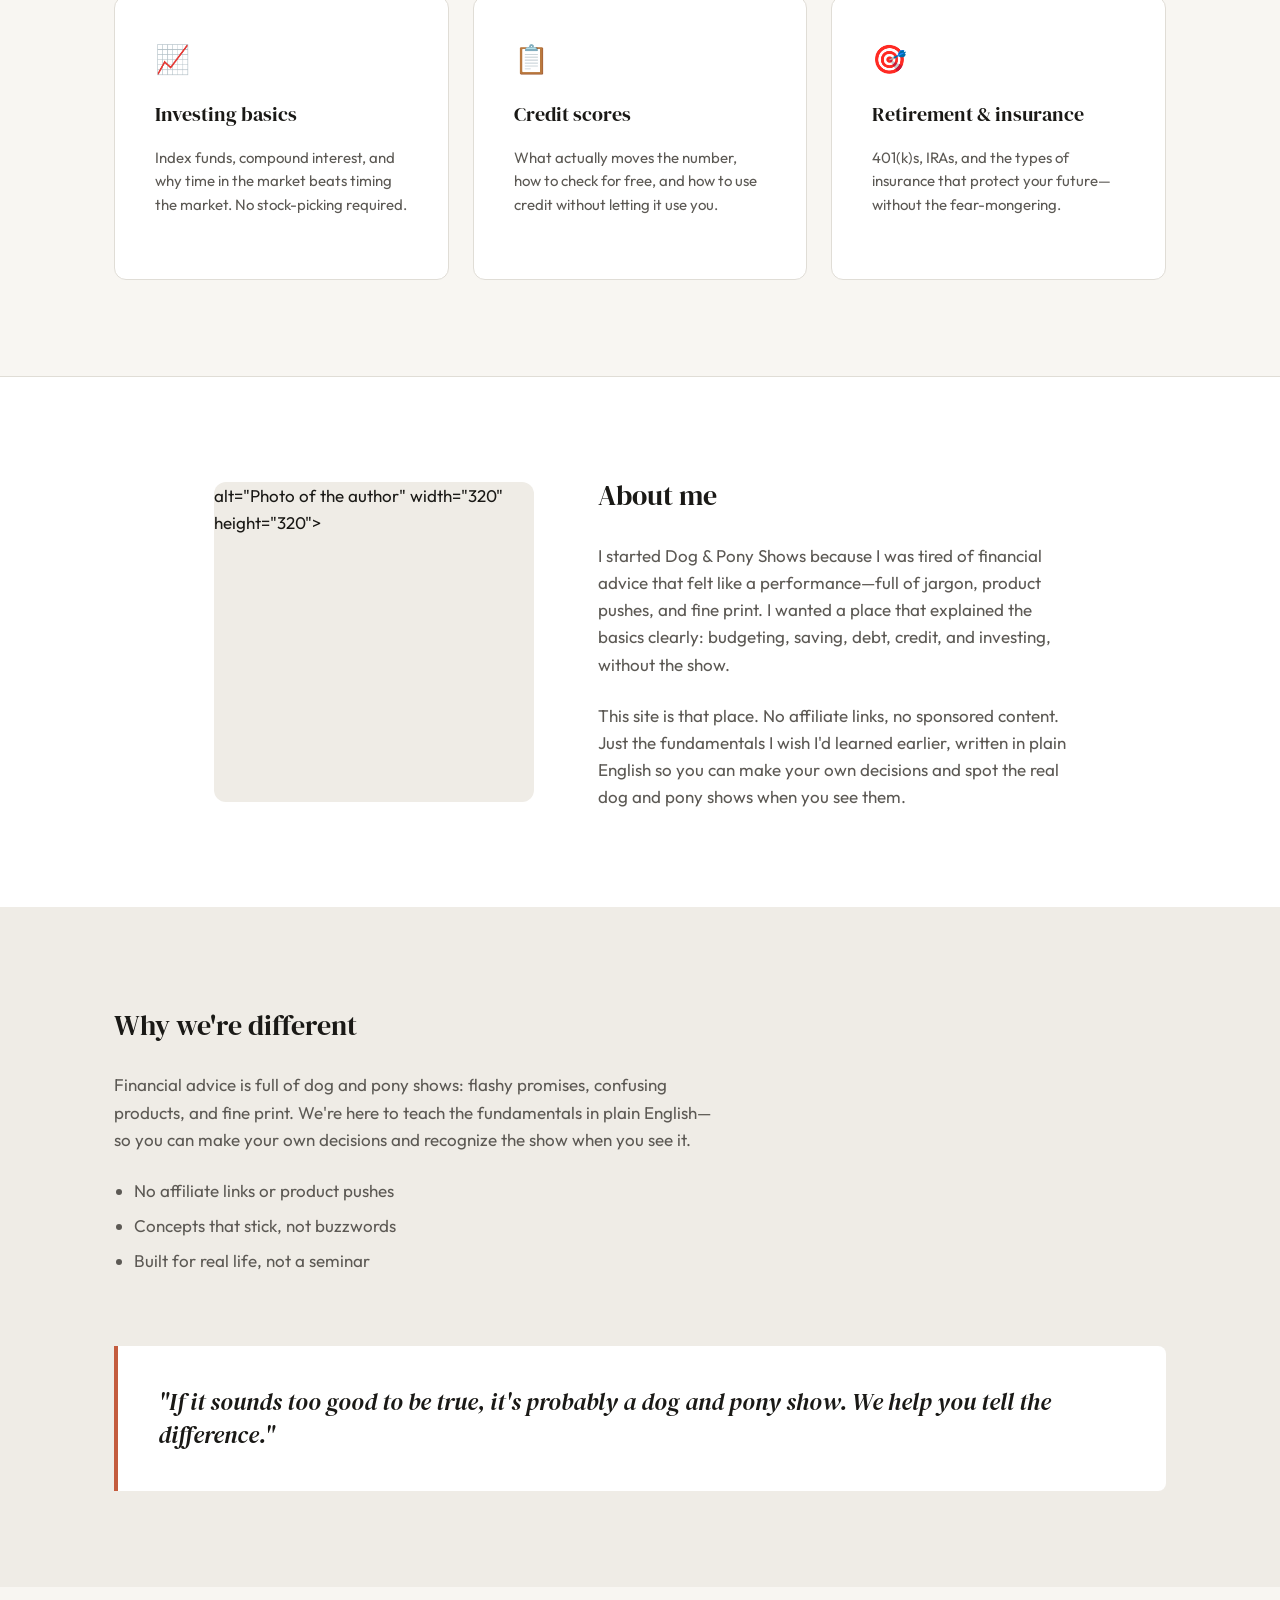
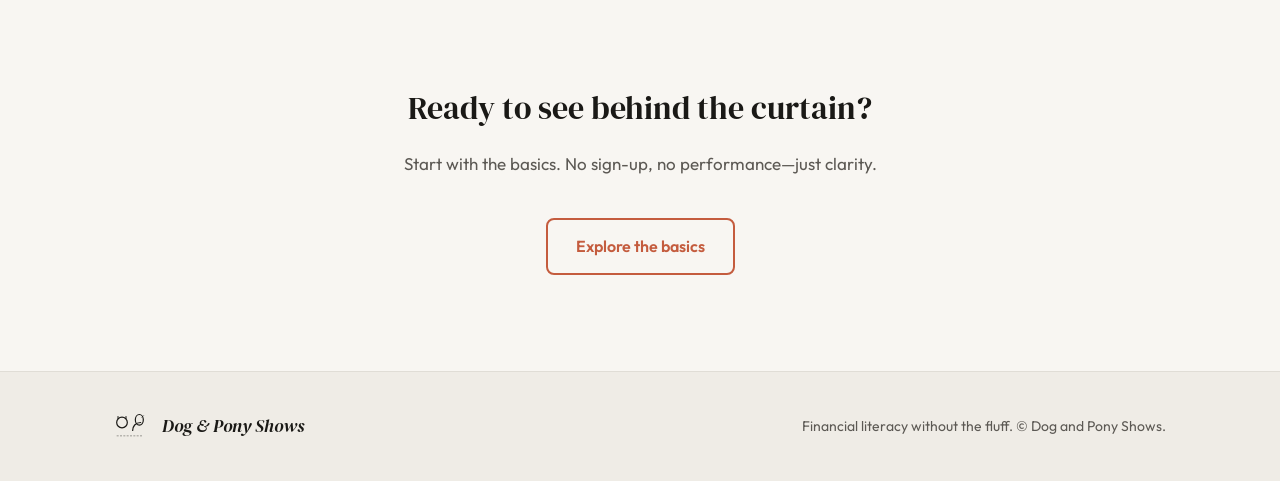
==== commit 61cc6b7e: "ddd" ====
--- a/index.html
+++ b/index.html
@@ -114,7 +114,7 @@
     <section id="about-me" class="about-me">
       <div class="container about-me-inner">
         <div class="about-me-photo">
-          <img src="https://placehold.co/320x320/efece6/5c5954?text=Your+Photo" alt="Photo of the author" width="320" height="320">
+          <i<img src="images/paddym.jpeg" alt="Photo of the author" width="320" height="320"> alt="Photo of the author" width="320" height="320">
         </div>
         <div class="about-me-content">
           <h2>About me</h2>
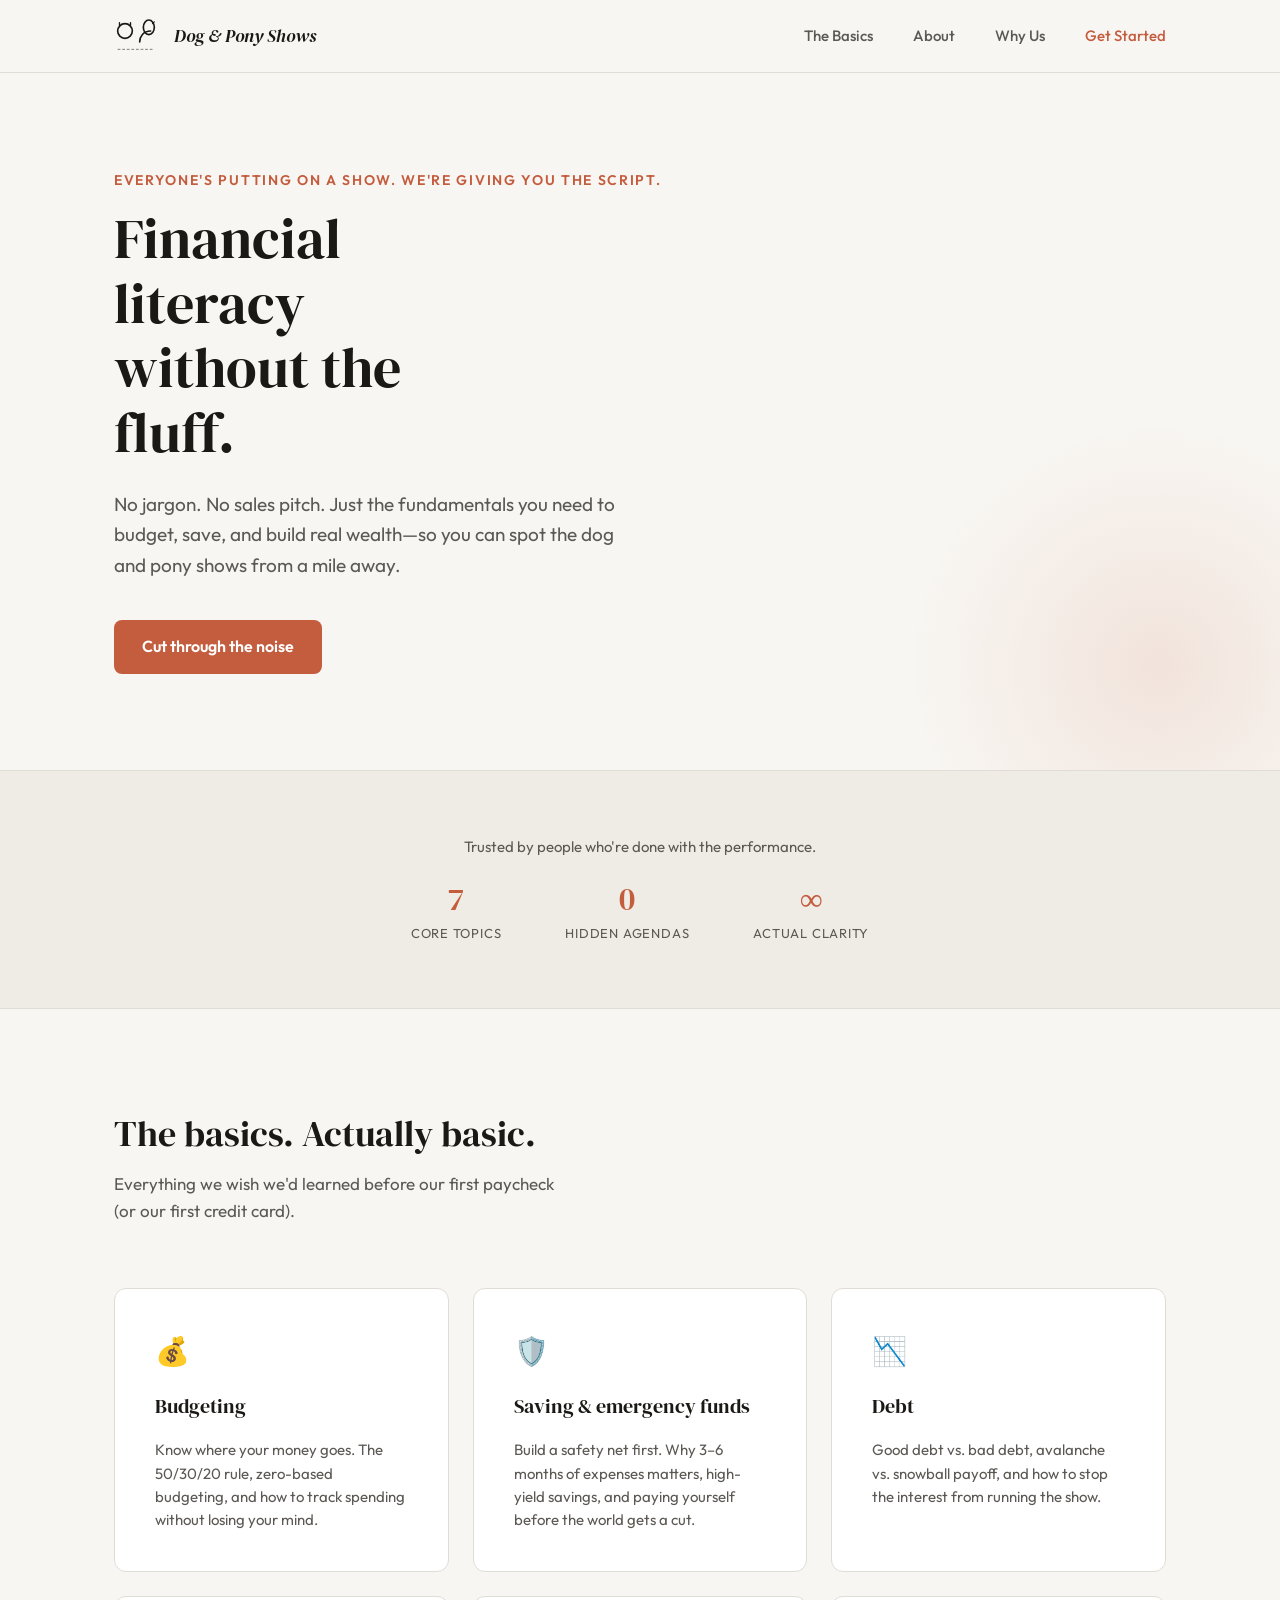
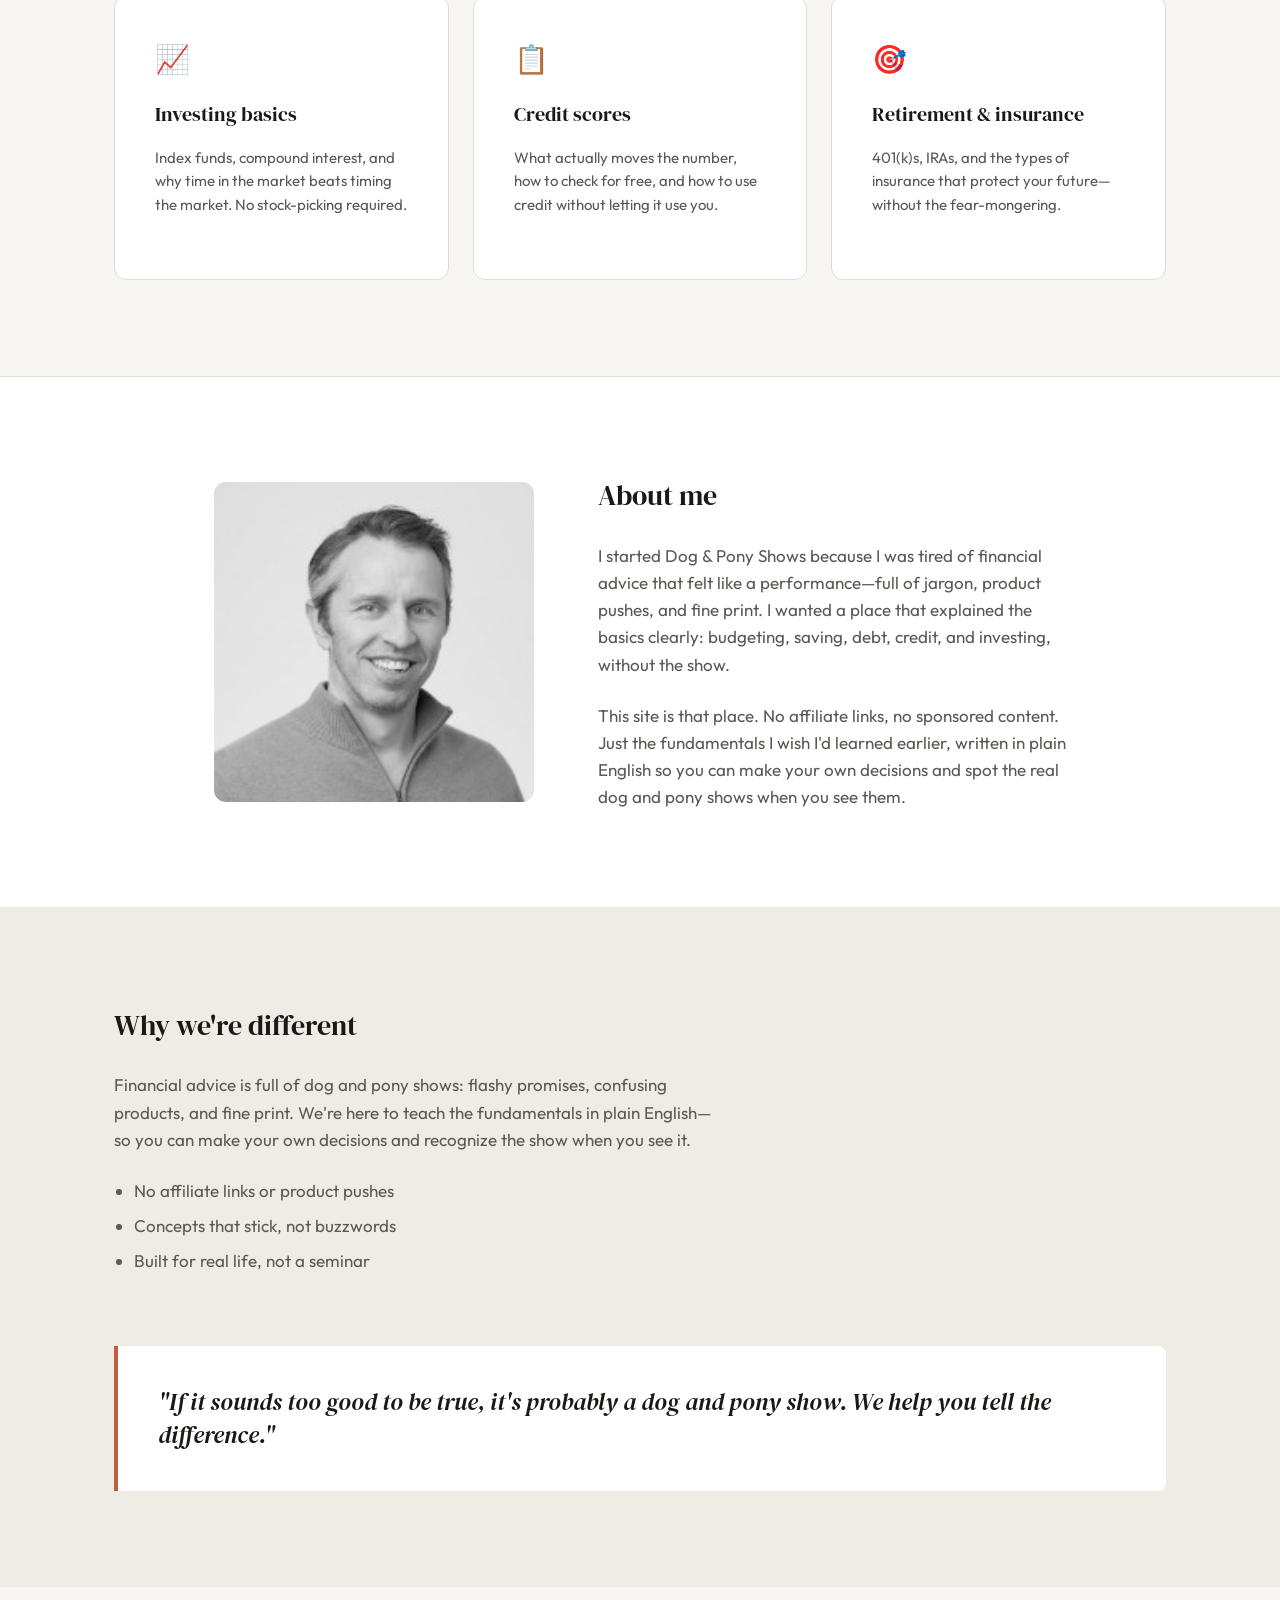
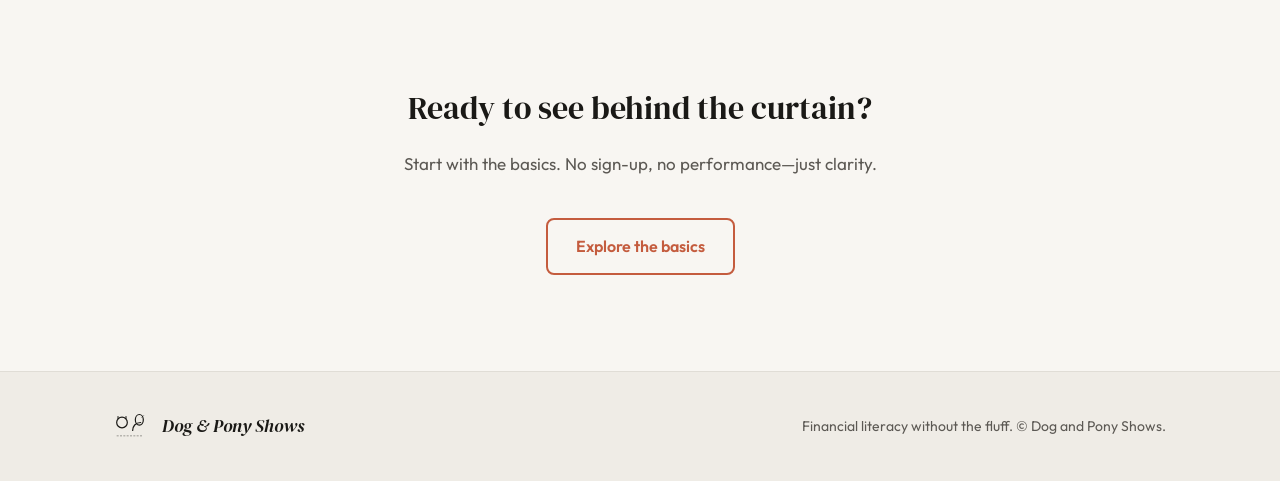
==== commit d8d687a5: "Fix HTML syntax error by correcting the image tag in the about-me section of index.html" ====
--- a/index.html
+++ b/index.html
@@ -114,7 +114,7 @@
     <section id="about-me" class="about-me">
       <div class="container about-me-inner">
         <div class="about-me-photo">
-          <i<img src="images/paddym.jpeg" alt="Photo of the author" width="320" height="320"> alt="Photo of the author" width="320" height="320">
+          <img src="images/paddym.jpeg" alt="Photo of the author" width="320" height="320">
         </div>
         <div class="about-me-content">
           <h2>About me</h2>
